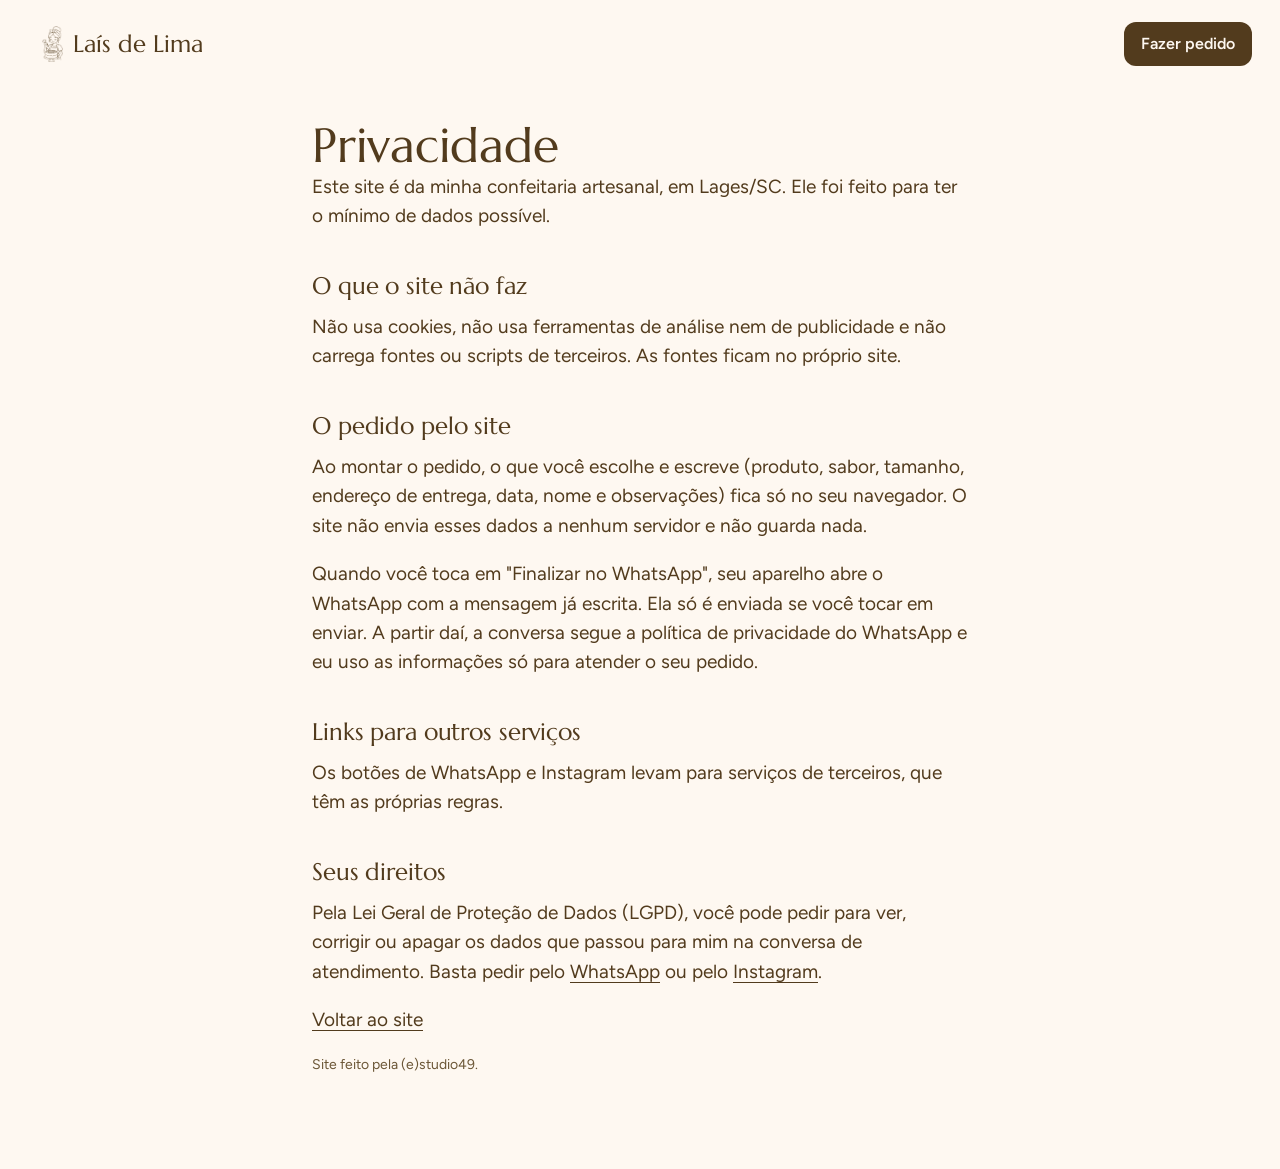
==== privacidade.html @ ef47ac23 "Site da Laís de Lima (demonstração, noindex) Co-Authored-By: Claude Sonnet 5.5 <noreply@anthropic.co" ====
<!doctype html>
<html lang="pt-BR">
<head>
<meta charset="utf-8">
<meta name="robots" content="noindex">
<meta name="viewport" content="width=device-width, initial-scale=1">
<title>Privacidade | Laís de Lima Confeitaria Artesanal</title>
<meta name="description" content="Como o site da Laís de Lima trata dados: sem cookies, sem rastreamento e sem guardar informações do pedido.">
<meta name="theme-color" content="#FEF8F1">
<link rel="canonical" href="https://boloslais.com.br/privacidade.html">
<link rel="icon" href="favicon.ico" sizes="32x32">
<link rel="icon" href="favicon.svg" type="image/svg+xml">
<link rel="stylesheet" href="assets/css/styles.css">
</head>
<body>
<header class="topo pagina-topo">
  <div class="topo__barra">
    <a class="topo__marca" href="index.html"><img src="assets/img/logo-ilustracao.webp" width="195" height="331" alt=""><span>Laís de Lima</span></a>
    <a class="btn btn--verde btn--topo" href="index.html#pedido"><span>Fazer pedido</span></a>
  </div>
</header>
<main class="pagina">
  <h1>Privacidade</h1>
  <p>Este site é da minha confeitaria artesanal, em Lages/SC. Ele foi feito para ter o mínimo de dados possível.</p>

  <h2>O que o site não faz</h2>
  <p>Não usa cookies, não usa ferramentas de análise nem de publicidade e não carrega fontes ou scripts de terceiros. As fontes ficam no próprio site.</p>

  <h2>O pedido pelo site</h2>
  <p>Ao montar o pedido, o que você escolhe e escreve (produto, sabor, tamanho, endereço de entrega, data, nome e observações) fica só no seu navegador. O site não envia esses dados a nenhum servidor e não guarda nada.</p>
  <p>Quando você toca em "Finalizar no WhatsApp", seu aparelho abre o WhatsApp com a mensagem já escrita. Ela só é enviada se você tocar em enviar. A partir daí, a conversa segue a política de privacidade do WhatsApp e eu uso as informações só para atender o seu pedido.</p>

  <h2>Links para outros serviços</h2>
  <p>Os botões de WhatsApp e Instagram levam para serviços de terceiros, que têm as próprias regras.</p>

  <h2>Seus direitos</h2>
  <p>Pela Lei Geral de Proteção de Dados (LGPD), você pode pedir para ver, corrigir ou apagar os dados que passou para mim na conversa de atendimento. Basta pedir pelo <a href="https://wa.me/5549998073537" target="_blank" rel="noopener">WhatsApp</a> ou pelo <a href="https://www.instagram.com/laisdlima_/" target="_blank" rel="noopener">Instagram</a>.</p>

  <p><a href="index.html">Voltar ao site</a></p>
  <p style="font-size:.875rem;color:#6B5636">Site feito pela (e)studio49.</p>
</main>
</body>
</html>
---- assets/css/styles.css ----
/* Laís de Lima: confeitaria artesanal. Mobile first (base = celular; depois 640, 900 e 1200 px).
   Estrutura e movimento inspirados no template de referência; cores e formas são da marca da Laís. */

@font-face{font-family:"Marcellus";font-weight:400;font-style:normal;font-display:swap;src:url("../fonts/marcellus-latin-400-normal.woff2") format("woff2")}
@font-face{font-family:"Figtree";font-weight:400;font-style:normal;font-display:swap;src:url("../fonts/figtree-latin-400-normal.woff2") format("woff2")}
@font-face{font-family:"Figtree";font-weight:600;font-style:normal;font-display:swap;src:url("../fonts/figtree-latin-600-normal.woff2") format("woff2")}

:root{
  /* Cores do logotipo da cliente (creme, verde, marrom) e tons de confeitaria. Nenhum rosa. */
  --creme:#FEF8F1;
  --verde:#CCDBBA;
  --verde-claro:#E6ECD9;
  --tinta:#523B1D;
  --tinta-escura:#3D2B14;
  --manteiga:#F3E3AE;
  --azul:#D5E3EC;
  --caramelo:#C9954F;
  --suave:#6B5636;
  --campo:#FFFDF9;
  --alerta:#F2E9DC;

  --display:"Marcellus","Cormorant Garamond",Georgia,serif;
  --texto:"Figtree",system-ui,-apple-system,"Segoe UI",sans-serif;

  --t-pequeno:.875rem;
  --t-corpo:clamp(1.0625rem,1rem + .25vw,1.1875rem);
  --t-destaque:clamp(1.25rem,1.1rem + .7vw,1.625rem);
  --t-titulo:clamp(2.125rem,1.3rem + 3.6vw,3.875rem);

  --margem:20px;
  --raio:12px;
  --mola:cubic-bezier(.2,.8,.2,1);
}

*,*::before,*::after{box-sizing:border-box}
html{-webkit-text-size-adjust:100%;scroll-behavior:smooth;scroll-padding-top:96px}
body{margin:0;background:var(--creme);color:var(--tinta);font:400 var(--t-corpo)/1.55 var(--texto);-webkit-font-smoothing:antialiased;overflow-x:hidden}
img,svg,canvas{display:block;max-width:100%}
a{color:inherit;text-decoration-thickness:1px;text-underline-offset:.2em}
a:hover{text-decoration-thickness:2px}
h1,h2,h3,h4{font-family:var(--display);font-weight:400;margin:0;line-height:1.08;letter-spacing:-.005em;text-wrap:balance}
p{margin:0 0 1em}
:focus-visible{outline:3px solid currentColor;outline-offset:3px}
.btn:focus-visible,.wa-flutuante:focus-visible,.topo__menu:focus-visible{outline:3px solid var(--tinta);outline-offset:3px;box-shadow:0 0 0 6px var(--creme)}
.plano--escuro .btn:focus-visible,.rodape .btn:focus-visible{outline-color:var(--creme);box-shadow:0 0 0 6px var(--tinta)}
.visualmente-oculto{position:absolute;width:1px;height:1px;overflow:hidden;clip:rect(0 0 0 0);white-space:nowrap}
.pular{position:absolute;left:8px;top:-70px;z-index:100;background:var(--tinta);color:var(--creme);padding:12px 16px;border-radius:8px;transition:top .2s}
.pular:focus{top:8px}
.ico{width:1.35em;height:1.35em;fill:currentColor;flex:none}

/* ---------- Botões ---------- */
.btn{position:relative;display:inline-flex;align-items:center;justify-content:center;gap:10px;min-height:52px;padding:0 22px;border:1.5px solid transparent;border-radius:var(--raio);background:var(--tinta);color:var(--creme);font:600 1rem/1 var(--texto);text-decoration:none;cursor:pointer;white-space:nowrap;transition:transform .3s var(--mola),background-color .25s,color .25s,border-color .25s}
.btn:hover{transform:translateY(-3px)}
.btn:active{transform:translateY(0) scale(.97)}
.btn__ico{width:20px;height:20px;fill:currentColor;flex:none;transition:transform .5s var(--mola)}
.btn:hover .btn__ico{transform:rotate(-18deg) scale(1.12)}
.btn__seta{display:flex;width:20px;height:18px;overflow:hidden;flex:none}
.btn__seta svg{flex:none;width:20px;height:18px;transition:transform .4s var(--mola)}
.btn:hover .btn__seta svg{transform:translateX(-100%)}
.btn--verde{background:var(--verde);color:var(--tinta)}
.btn--verde:hover{background:var(--manteiga)}
.btn--tinta{background:var(--tinta);color:var(--creme)}
.btn--tinta:hover{background:var(--tinta-escura)}
.btn--contorno{background:var(--verde-claro);color:var(--tinta)}
.btn--contorno:hover{background:var(--manteiga)}
.btn--topo{min-height:44px;padding:0 16px}
.btn--wa{width:100%;min-height:58px;font-size:.9375rem}
.aviso{background:var(--verde-claro);padding:14px 16px;border-radius:8px}

/* ---------- Topo ---------- */
.topo{position:fixed;inset:0 0 auto 0;z-index:60;background:var(--creme);color:var(--tinta);transition:background-color .35s}
.topo.is-rolado{background:var(--verde)}
body.menu-aberto .topo{background:var(--creme)}
.topo__barra{max-width:1240px;margin:0 auto;display:flex;align-items:center;gap:14px;padding:8px var(--margem)}
.topo__marca{margin-right:auto;display:inline-flex;align-items:center;gap:10px;min-height:44px;font:400 1.5rem/1 var(--display);text-decoration:none;white-space:nowrap;user-select:none;-webkit-tap-highlight-color:transparent}
.topo__marca img{height:36px;width:auto}
.topo__marca.is-balanco{animation:balanco .7s var(--mola)}
.topo__nav{display:none}
.topo .btn--topo{display:none}
.topo .btn--topo{background:var(--tinta);color:var(--creme)}
.topo .btn--topo:hover{background:var(--tinta-escura)}
.topo__menu{width:44px;height:44px;display:grid;place-items:center;padding:0;background:none;border:0;color:inherit;cursor:pointer}
.barras{position:relative;width:24px;height:16px}
.barras i{position:absolute;left:0;right:0;height:2px;border-radius:2px;background:currentColor;transition:transform .4s var(--mola),opacity .2s}
.barras i:nth-child(1){top:0}.barras i:nth-child(2){top:7px}.barras i:nth-child(3){top:14px}
.topo__menu[aria-expanded="true"] .barras i:nth-child(1){transform:translateY(7px) rotate(45deg)}
.topo__menu[aria-expanded="true"] .barras i:nth-child(2){opacity:0}
.topo__menu[aria-expanded="true"] .barras i:nth-child(3){transform:translateY(-7px) rotate(-45deg)}
.menu-mobile{position:fixed;inset:0;z-index:55;display:flex;flex-direction:column;justify-content:center;gap:2px;padding:96px var(--margem) 40px;background:var(--creme)}
.menu-mobile[hidden]{display:none}
.menu-mobile a{display:flex;align-items:center;min-height:62px;font:400 2.125rem/1 var(--display);text-decoration:none;animation:sobe .6s var(--mola) both}
.menu-mobile a:nth-child(2){animation-delay:.05s}.menu-mobile a:nth-child(3){animation-delay:.1s}.menu-mobile a:nth-child(4){animation-delay:.15s}.menu-mobile a:nth-child(5){animation-delay:.2s}.menu-mobile a:nth-child(6){animation-delay:.25s}

/* ---------- Início: as listras do logotipo ---------- */
.hero{position:relative;min-height:100svh;display:grid;place-items:center;padding:96px 12px 64px;background:var(--creme);overflow:hidden}
.hero::before{content:"";position:absolute;inset:0;background:url("../img/listras-logo.svg") 50% 0/clamp(88px,15vw,200px) 100% repeat-x;transform-origin:50% 0;animation:toldo 1.3s var(--mola) both}
.hero__carta{position:relative;width:min(100%,560px);padding:36px 24px 40px;background:var(--creme);display:flex;flex-direction:column;align-items:center;gap:20px;text-align:center}
.hero__logo{width:min(100%,380px)}
.hero__logo img{width:100%;height:auto}
.hero__sub{max-width:34ch;margin:0;font-size:var(--t-destaque);line-height:1.35}
.hero__nota{margin:0;font-size:1rem;color:var(--suave);max-width:40ch}
.hero__acoes{display:flex;flex-wrap:wrap;justify-content:center;gap:12px}

/* ---------- Faixa rolante ---------- */
.fita{position:relative;overflow:hidden;white-space:nowrap}
.fita__trilho{display:flex;width:max-content;animation:fita var(--dur,40s) linear infinite}
.fita:hover .fita__trilho{animation-play-state:paused}
.fita__lista{display:flex;align-items:center;gap:22px;margin:0;padding:0 22px 0 0;list-style:none}
.fita__lista li{display:flex;align-items:center;gap:12px;font:600 .875rem/1 var(--texto);letter-spacing:.09em;text-transform:uppercase}
/* ---------- Bordas onduladas ---------- */
.borda{position:absolute;left:0;right:0;height:14px;background:var(--cor,var(--creme));-webkit-mask:url("../img/borda-baixo.svg") repeat-x 0 0/48px 14px;mask:url("../img/borda-baixo.svg") repeat-x 0 0/48px 14px;pointer-events:none;z-index:3;animation:borda 9s linear infinite}
.borda--gota{top:0}
.borda--gota-fim{top:calc(100% - 1px)}
.borda--creme{--cor:var(--creme)}
.borda--verde{--cor:var(--verde)}

/* ---------- Cabeças de seção ---------- */
.cabeca{max-width:680px;margin:0 auto 44px;display:flex;flex-direction:column;align-items:center;gap:16px;text-align:center}
.cabeca h2,.porque h2,.sobre h2,.final h2{font-size:clamp(2.125rem,1.4rem + 3vw,3.5rem)}
.cabeca__sub{max-width:52ch;margin:0}
.cabeca--estreita{margin-bottom:12px}

/* ---------- Por que a Laís: notas empilhadas ---------- */
.porque{position:relative;padding:88px var(--margem) 72px;background:var(--creme);overflow:clip}
.porque__miolo{position:relative;max-width:1200px;margin:0 auto;display:flex;flex-direction:column;align-items:center;gap:56px}
.porque__pilha{width:100%;display:flex;flex-direction:column;align-items:center;gap:36px;--nota-top:200px}
.porque__cabeca{position:sticky;top:84px;z-index:10;display:flex;flex-direction:column;align-items:center;gap:14px;max-width:748px;text-align:center;padding-bottom:8px;background:var(--creme)}
.notas{display:flex;flex-direction:column;align-items:center;gap:36px;width:100%}
.nota{position:sticky;top:var(--nota-top);z-index:2;width:min(100%,300px);min-height:236px;padding:0 24px;display:grid;place-items:center;text-align:center;border-radius:8px;transform:rotate(var(--r,0deg));transition:transform .6s var(--mola)}
.nota p{margin:0;font:400 1.375rem/1.25 var(--display)}
.nota--1{--r:4deg;background:var(--verde);z-index:2}
.nota--2{--r:-3deg;background:var(--manteiga);z-index:3}
.nota--3{--r:2.5deg;background:var(--azul);z-index:4}
.nota--4{--r:-2deg;background:var(--tinta);color:var(--creme);z-index:5}
.nota:hover{transform:rotate(0deg) scale(1.03)}
.porque__fim{position:relative;z-index:6;display:flex;flex-direction:column;align-items:center;gap:16px;max-width:430px;text-align:center;background:var(--creme);padding:8px 0}
.porque__fim h3{font-size:clamp(1.625rem,1.3rem + 1.4vw,2.25rem)}
.porque__fim p{margin:0}

/* ---------- Cardápio ---------- */
.cardapio{padding:88px var(--margem) 96px;background:var(--creme)}
.grupo-cardapio{max-width:1240px;margin:0 auto 64px}
.grupo-cardapio:last-of-type{margin-bottom:0}
.grupo-cardapio > h3{margin:0 0 28px;text-align:center;font-size:clamp(1.75rem,1.4rem + 1.4vw,2.5rem)}
.grade-cards{display:grid;grid-template-columns:repeat(auto-fit,minmax(min(100%,250px),290px));justify-content:center;gap:44px 24px}
.cprod{perspective:900px}
.cprod__link{display:flex;flex-direction:column;gap:16px;text-decoration:none;color:inherit}
.cprod__arte{--bg:var(--verde);--a:var(--creme);--b:var(--manteiga);--c:var(--azul);--d:var(--tinta);position:relative;aspect-ratio:4/5;display:grid;place-items:center;border-radius:8px;overflow:hidden;background:var(--bg);transform:rotateX(var(--rx,0deg)) rotateY(var(--ry,0deg));transition:transform .5s var(--mola);will-change:transform}
.cprod__arte::before{content:"";position:absolute;inset:0;background-size:var(--tx,64px);opacity:.9}
.cprod__arte svg{position:relative;width:82%;height:auto;transition:transform .9s var(--mola)}
.cprod__arte img{position:absolute;inset:0;width:100%;height:100%;object-fit:cover}
.cprod:hover .cprod__arte svg{transform:rotate(7deg) scale(1.06)}
.arte--matilda{--bg:var(--manteiga);--a:var(--creme);--b:var(--verde);--c:var(--azul)}
.arte--matilda::before{background-image:url("../img/tx-bolinhas.svg")}
.arte--doce-de-leite-nozes{--bg:var(--verde);--a:var(--creme);--c:var(--manteiga)}
.arte--doce-de-leite-nozes::before{background-image:url("../img/tx-ondas.svg");--tx:96px}
.arte--cha-da-tarde{--bg:var(--azul);--a:var(--creme);--b:var(--verde);--c:var(--manteiga)}
.arte--cha-da-tarde::before{background-image:url("../img/tx-escamas.svg");--tx:60px}
.arte--slice{--bg:var(--verde);--a:var(--creme);--b:var(--manteiga);--c:var(--azul)}
.arte--slice::before{background-image:url("../img/tx-xadrez.svg");--tx:64px}
.arte--red-velvet{--bg:var(--verde);--a:var(--creme);--b:var(--caramelo);--c:var(--manteiga)}
.arte--red-velvet::before{background-image:url("../img/tx-bolinhas.svg")}
.arte--limao{--bg:var(--manteiga);--a:var(--creme);--b:var(--verde);--c:var(--azul)}
.arte--limao::before{background-image:url("../img/tx-escamas.svg");--tx:60px}
.arte--banoffe{--bg:var(--azul);--a:var(--creme);--b:var(--manteiga);--c:var(--caramelo)}
.arte--banoffe::before{background-image:url("../img/tx-ondas.svg");--tx:96px}
.arte--bolo{--bg:var(--manteiga);--a:var(--creme);--b:var(--verde);--c:var(--azul)}
.arte--bolo::before{background-image:url("../img/tx-granulado.svg");--tx:160px}
.arte--torta{--bg:var(--azul);--a:var(--creme);--b:var(--manteiga);--c:var(--verde)}
.arte--torta::before{background-image:url("../img/tx-bolinhas.svg")}
.cprod__foto{position:absolute;left:12px;top:12px;padding:6px 10px;border-radius:99px;background:var(--creme);font:600 .8125rem/1 var(--texto);letter-spacing:.04em}
.cprod__txt h4{font-size:clamp(1.5rem,1.3rem + .8vw,1.875rem)}
.cprod__cat{margin:6px 0 0;font:600 1.0625rem/1.3 var(--texto);color:var(--tinta)}
.cprod__desc{margin:10px 0 0;font-size:1rem;line-height:1.5}
.cprod__desc--vazio{display:none}
.grupo-cardapio__nota{max-width:52ch;margin:-12px auto 28px;text-align:center}
.cprod__pedir{display:inline-block;margin-top:12px;font:600 1rem/1.2 var(--texto);text-decoration:underline;text-underline-offset:.25em;text-decoration-thickness:2px;text-decoration-color:var(--verde);transition:text-decoration-color .3s,transform .4s var(--mola)}
.cprod:hover .cprod__pedir,.cprod__link:focus-visible .cprod__pedir{text-decoration-color:var(--tinta);transform:translateX(4px)}

/* ---------- Sobre ---------- */
.sobre{position:relative;z-index:2;background:var(--verde);padding:108px var(--margem) 120px}
.sobre__miolo{max-width:1100px;margin:0 auto;display:grid;grid-template-columns:minmax(0,1fr);gap:56px;align-items:center}
.moldura{--rot:-2deg;margin:0 auto;width:min(100%,440px);padding:22px;border-radius:16px;background:var(--manteiga);transform:rotate(var(--rot))}
.moldura__cartao{position:relative;display:grid;place-items:center;aspect-ratio:1/1.12;border-radius:8px;background:var(--creme);padding:20px}
.moldura__cartao img{width:88%;height:auto}
.moldura figcaption{margin-top:14px;text-align:center;font:400 1.125rem/1.2 var(--display)}
.vela{position:absolute;top:6px;right:10px;width:46px;height:92px;padding:0;background:none;border:0;cursor:pointer;-webkit-tap-highlight-color:transparent}
.vela svg{width:100%;height:100%;overflow:visible;transition:transform .4s var(--mola)}
.vela:hover svg{transform:rotate(6deg)}
.vela__chama{fill:var(--caramelo);transform-origin:50% 100%;transform-box:fill-box;animation:chama 1.1s ease-in-out infinite alternate;transition:opacity .25s,transform .25s}
.vela__fumaca{opacity:0}
.vela[aria-pressed="false"] .vela__chama{opacity:0;transform:scale(.2);animation:none}
.vela[aria-pressed="false"] .vela__fumaca{animation:fumaca 1.8s ease-out}
.sobre__texto{display:flex;flex-direction:column;align-items:flex-start;gap:16px}
.sobre__texto p{margin:0 0 .8em}
.sobre__texto > div{max-width:52ch}

/* ---------- Ingredientes ---------- */
.ingredientes{position:relative;z-index:1;padding:72px 0 56px;background:var(--creme);display:flex;flex-direction:column;align-items:center;gap:26px;overflow:hidden}
.fita--clara{width:100%;color:var(--tinta)}
.fita__lista--grande{gap:56px;padding-right:56px}
.fita__lista--grande li{gap:14px;font:400 clamp(1.625rem,1.2rem + 2vw,2.5rem)/1 var(--display);letter-spacing:0;text-transform:none}
.fita__lista--grande li svg{width:1.05em;height:1.05em;fill:var(--tinta);--furo:var(--creme)}
.fita__lista--grande li:nth-child(3n+2) svg{fill:var(--caramelo)}

/* ---------- Como funciona e preços ---------- */
.precos{position:relative;padding:64px var(--margem) 96px;background:var(--creme)}
.palavras{position:relative;max-width:1000px;margin:20px auto 56px;display:flex;flex-wrap:wrap;justify-content:center;gap:4px 26px}
.palavras a{display:inline-flex;align-items:center;gap:12px;font:400 clamp(2.25rem,1.1rem + 5vw,4.5rem)/1.15 var(--display);text-decoration:none;position:relative;z-index:2}
.palavras a svg{width:.62em;height:.62em;fill:var(--cor);transition:transform .8s var(--mola)}
.palavras a:hover svg,.palavras a:focus-visible svg{transform:rotate(180deg) scale(1.2)}
.palavras__blob{position:absolute;left:0;top:0;width:150px;height:188px;margin:-94px 0 0 -75px;border-radius:12px;pointer-events:none;z-index:1;opacity:0;transform:translate3d(var(--x,0),var(--y,0),0) rotate(-7deg) scale(.4);transition:opacity .25s,transform .35s var(--mola);display:none;overflow:hidden;background:var(--verde);--a:var(--creme);--b:var(--manteiga);--c:var(--azul);--d:var(--tinta)}
.palavras__blob.is-on{opacity:1;transform:translate3d(var(--x,0),var(--y,0),0) rotate(-7deg) scale(1)}
.palavras__blob svg{width:100%;height:100%;padding:8px}
@media (hover:hover) and (min-width:900px){.palavras__blob{display:block}}
.planos{max-width:1200px;margin:0 auto;display:grid;grid-template-columns:minmax(0,1fr);gap:24px;align-items:stretch}
.plano{display:flex;flex-direction:column;gap:24px;padding:32px 24px;border-radius:16px;background:var(--verde-claro)}
.plano--escuro{background:var(--tinta);color:var(--creme)}
.plano--manteiga{background:var(--manteiga)}
.plano__topo{display:flex;flex-direction:column;align-items:flex-start;gap:14px}
.plano__tag{margin:0;font:600 1rem/1.2 var(--texto);color:var(--suave)}
.plano--escuro .plano__tag{color:var(--verde)}
.plano h3{font-size:clamp(2rem,1.5rem + 2vw,2.625rem)}
.plano__nota{margin:0;padding:8px 12px;border-radius:8px;font:600 .9375rem/1.3 var(--texto);color:var(--tinta)}
.nota-manteiga{background:var(--manteiga)}
.nota-verde{background:var(--verde)}
.plano__preco{display:flex;align-items:flex-end;gap:10px;flex-wrap:wrap;margin:0}
.plano__preco b{font:400 clamp(2rem,1.5rem + 2vw,2.75rem)/1 var(--display)}
.plano__preco span{padding-bottom:4px;font-size:1rem}
.plano__preco--menor b{font-size:clamp(1.5rem,1.2rem + 1.4vw,2rem)}
.plano__bloco{display:flex;flex-direction:column;gap:10px}
.plano__bloco p{margin:0}
.plano__lista{list-style:none;margin:0;padding:0;display:grid;gap:8px}
.plano__lista li{position:relative;padding-left:22px}
.plano__lista li::before{content:"";position:absolute;left:0;top:.5em;width:8px;height:8px;border-radius:50%;background:currentColor}
.plano .btn{margin-top:auto;width:100%}

/* ---------- Tamanhos ---------- */
.tamanhos{padding:48px var(--margem) 104px;background:var(--creme)}
.discos-fig{margin:0 auto 20px;max-width:620px;padding:36px 16px 18px;background:var(--verde);border-radius:16px;transform:rotate(var(--rot,0deg))}
.discos{display:flex;align-items:flex-end;justify-content:center;gap:4%}
.disco{position:relative;width:calc(var(--d) * 1.5%);aspect-ratio:1;padding:0;border:0;border-radius:50%;background:var(--creme);color:var(--tinta);cursor:pointer;display:grid;place-items:center;font:400 clamp(.8125rem,3.4vw,1.125rem)/1 var(--display);transition:transform .5s var(--mola),background-color .3s}
.disco:hover{transform:scale(1.05) rotate(-3deg)}
.disco[aria-pressed="true"]{background:var(--manteiga)}
.disco__corte{position:absolute;inset:0;width:100%;height:100%}
.disco__corte line{stroke:var(--tinta);stroke-width:1.6;stroke-linecap:round;stroke-dasharray:1;stroke-dashoffset:1;transition:stroke-dashoffset .45s var(--mola);transition-delay:calc(var(--k) * 18ms)}
.disco.is-cortado .disco__corte line{stroke-dashoffset:0}
.disco__nome{position:relative;transition:opacity .3s}
.disco.is-cortado .disco__nome{opacity:0}
.discos-fig figcaption{text-align:center;font-size:var(--t-pequeno);margin-top:16px;min-height:1.5em}
.tabela{display:grid;gap:8px;max-width:720px;margin-inline:auto}
.linha-tam{display:grid;grid-template-columns:1fr auto;gap:2px 16px;padding:16px 20px;background:var(--verde-claro);border-radius:8px;align-items:baseline;transition:transform .4s var(--mola),background-color .3s}
.linha-tam:hover{transform:translateX(6px);background:var(--manteiga)}
.linha-tam__tam{font:400 var(--t-destaque)/1.1 var(--display)}
.linha-tam__valor{font-weight:600;text-align:right}
.linha-tam__info{grid-column:1/-1;font-size:1rem}

/* ---------- Pedido ---------- */
.pedido{position:relative;z-index:1;padding:104px var(--margem) 104px;background:var(--verde-claro)}
.pedido__miolo{max-width:640px;margin:0 auto}
.form{display:grid;gap:26px;margin:0 auto;padding:28px 18px;background:var(--creme);border-radius:16px;text-align:left}
.grupo{border:0;margin:0;padding:0;min-width:0}
.grupo legend,.campo label{display:block;font-weight:600;margin-bottom:10px;padding:0}
.opcional{font-weight:400;color:var(--suave)}
.opcoes{display:grid;gap:8px}
.opcoes--3{grid-template-columns:minmax(0,1fr)}
.opcoes--2{grid-template-columns:repeat(2,minmax(0,1fr))}
.opc{position:relative;display:block}
.opc input{position:absolute;opacity:0;inset:0;width:100%;height:100%;margin:0;cursor:pointer}
.caixa{display:flex;flex-direction:column;justify-content:center;gap:2px;min-height:60px;padding:10px 16px;background:var(--campo);border:2px solid var(--tinta);border-radius:8px;transition:background-color .2s,color .2s,transform .2s var(--mola)}
.caixa b{font-weight:600}
.caixa small{font-size:var(--t-pequeno);color:var(--suave)}
.opc:hover .caixa{background:var(--verde-claro);transform:translateY(-2px)}
.opc input:checked + .caixa{background:var(--tinta);color:var(--creme)}
.opc input:checked + .caixa small{color:var(--verde)}
.opc input:active + .caixa{transform:scale(.98)}
.opc input:focus-visible + .caixa{outline:3px solid var(--tinta);outline-offset:3px}
.campo input,.campo select,.campo textarea{display:block;width:100%;min-height:54px;padding:12px 14px;background:var(--campo);border:2px solid var(--tinta);border-radius:8px;color:var(--tinta);font:400 1rem/1.4 var(--texto);appearance:none;-webkit-appearance:none}
.campo select{padding-right:44px;background-image:url("data:image/svg+xml,%3Csvg xmlns='http://www.w3.org/2000/svg' width='16' height='10' viewBox='0 0 16 10'%3E%3Cpath d='M1 1l7 7 7-7' fill='none' stroke='%23523B1D' stroke-width='2'/%3E%3C/svg%3E");background-repeat:no-repeat;background-position:right 16px center}
.campo textarea{resize:vertical}
.campo input:focus,.campo select:focus,.campo textarea:focus{background:var(--verde-claro);outline:3px solid var(--tinta);outline-offset:2px}
.campo [aria-invalid="true"]{background:var(--alerta);border-width:3px}
.dica{font-size:var(--t-pequeno);color:var(--suave);margin:8px 0 0;max-width:46ch}
.dica--fim{text-align:center;margin:0 auto}
.qtd{display:flex;gap:8px;max-width:220px}
.qtd input{text-align:center;min-width:0}
.qtd__b{flex:0 0 54px;min-height:54px;background:var(--campo);border:2px solid var(--tinta);border-radius:8px;color:var(--tinta);font:600 1.5rem/1 var(--texto);cursor:pointer;transition:transform .2s var(--mola),background-color .2s}
.qtd__b:hover{background:var(--verde-claro)}
.qtd__b:active{transform:scale(.94)}
.estimativa{margin:0;padding:16px 18px;background:var(--verde);border-radius:8px;font-weight:600}
.resumo-form{background:var(--verde-claro);padding:18px;border-radius:8px}
.face__titulo{font:400 var(--t-destaque)/1.1 var(--display);margin:0 0 .6em}
.erros{margin:0;padding:14px 16px;background:var(--alerta);border-left:6px solid var(--tinta);border-radius:0 8px 8px 0;font-weight:600}
.erros[hidden]{display:none}
.resumo{margin:0;display:grid;gap:8px;width:100%}
.resumo div{display:flex;justify-content:space-between;gap:16px;align-items:baseline}
.resumo dt{color:var(--suave);font-size:var(--t-pequeno)}
.resumo dd{margin:0;font-weight:600;text-align:right}
.resumo--vazio{margin:0;color:var(--suave)}

/* ---------- Depoimentos ---------- */
.depoimentos{padding:96px var(--margem) 112px;background:var(--creme)}
.dep-lista{max-width:1000px;margin:0 auto;display:grid;grid-template-columns:minmax(0,1fr);gap:28px;justify-items:center}
.dep{--rot:-1.5deg;width:min(100%,480px);padding:18px;border-radius:12px;background:var(--verde);transform:rotate(var(--rot))}
.dep--manteiga{background:var(--manteiga);--rot:1.5deg}
.dep--azul{background:var(--azul);--rot:-1deg}
.dep__miolo{padding:34px 24px;border-radius:8px;background:var(--creme);text-align:center;display:flex;flex-direction:column;align-items:center;gap:14px}
.dep__ico{width:34px;height:34px;fill:var(--manteiga)}
.dep h3{font-size:clamp(1.5rem,1.2rem + 1.2vw,2rem)}
.dep__miolo p{margin:0}
.dep__texto{font:400 1.25rem/1.4 var(--display)}
.dep__print{max-width:100%;height:auto;border-radius:8px}
.dep__quem{margin:14px 0 0;text-align:center;font:600 .9375rem/1.3 var(--texto);color:var(--tinta)}

/* ---------- Perguntas ---------- */
.perguntas{position:relative;z-index:1;padding:112px var(--margem) 104px;background:var(--manteiga)}
.perguntas__miolo{max-width:1100px;margin:0 auto}
.faq{display:block}
.faq__item{margin:0 0 12px;border-radius:16px;background:var(--creme);break-inside:avoid;overflow:hidden;transform:rotate(var(--rot,0deg))}
.faq__q{width:100%;min-height:68px;display:flex;align-items:center;justify-content:space-between;gap:16px;padding:16px 20px;background:none;border:0;color:var(--tinta);font:600 1rem/1.3 var(--texto);text-align:left;cursor:pointer}
.faq__q svg{width:22px;height:22px;flex:none;transition:transform .5s var(--mola)}
.faq__item.is-aberto .faq__q svg{transform:rotate(135deg)}
.faq__r{display:grid;grid-template-rows:1fr;transition:grid-template-rows .5s var(--mola)}
.faq__r > div{overflow:hidden}
.js .faq__item:not(.is-aberto) .faq__r{grid-template-rows:0fr}
.faq__r p{margin:0;padding:0 20px 20px}

/* ---------- Chamada final ---------- */
.final{position:relative;padding:96px var(--margem) 0;background:var(--creme);text-align:center;overflow:hidden}
.final__miolo{max-width:760px;margin:0 auto;display:flex;flex-direction:column;align-items:center;gap:18px}
.final__acoes{display:flex;flex-wrap:wrap;justify-content:center;gap:12px;margin-top:10px}
.azulejos{max-width:1440px;margin:72px auto 0;display:grid;grid-template-columns:repeat(3,minmax(0,1fr));gap:12px;perspective:900px}
.azulejo{position:relative;aspect-ratio:3/4;border-radius:8px 8px 0 0;overflow:hidden;transform:rotateX(var(--rx,0deg)) rotateY(var(--ry,0deg));transition:transform .5s var(--mola)}
.azulejo::after{content:"";position:absolute;left:50%;top:50%;width:46%;aspect-ratio:1;translate:-50% -50%;background:var(--creme)}
.azulejo--1{background:var(--verde) url("../img/tx-granulado.svg") 0 0/160px}
.azulejo--1::after{border-radius:50%}
.azulejo--2{background:var(--manteiga) url("../img/tx-xadrez.svg") 0 0/64px}
.azulejo--2::after{width:40%;aspect-ratio:1/1.4;border-radius:99px 99px 8px 8px}
.azulejo--3{background:var(--azul) url("../img/tx-bolinhas.svg") 0 0/44px}
.azulejo--3::after{width:54%;aspect-ratio:2/1;border-radius:99px}
.azulejo--4{background:var(--verde-claro) url("../img/tx-ondas.svg") 0 0/96px}
.azulejo--4::after{width:38%;border-radius:8px;rotate:12deg}
.azulejo--5{background:var(--verde) url("../img/tx-escamas.svg") 0 0/60px}
.azulejo--5::after{border-radius:50%;border:10px solid var(--tinta);background:var(--creme)}
.azulejo--4,.azulejo--5{display:none}

/* ---------- Rodapé ---------- */
.rodape{background:var(--tinta-escura);color:var(--creme)}
.rodape .rodape__miolo{max-width:1440px;margin:0 auto;padding:56px var(--margem) 40px;display:flex;flex-direction:column;gap:44px}
.gigante{margin:0;text-align:center;white-space:nowrap;font:400 clamp(3.1rem,15.4vw,13.5rem)/1 var(--display);color:var(--verde);user-select:none;overflow:hidden;padding-bottom:.06em}
.gigante i{display:inline-block;font-style:normal;cursor:default;transform-origin:50% 100%}
.gigante i.is-gel{animation:geleia .9s var(--mola)}
.rodape__cols{display:grid;grid-template-columns:minmax(0,1fr);gap:32px}
.rodape__col{display:flex;flex-direction:column;gap:6px}
.rodape__titulo{margin:0 0 6px;font:600 1rem/1.2 var(--texto);color:var(--verde)}
.rodape__col a,.rodape__col span{display:inline-flex;align-items:center;min-height:36px;color:var(--creme);text-decoration:none}
.rodape__col a:hover{text-decoration:underline}
.rodape__frase{margin:0;max-width:34ch;font:400 1.375rem/1.25 var(--display)}
.rodape__fim{display:flex;flex-wrap:wrap;justify-content:space-between;gap:6px 20px;padding:14px var(--margem);background:var(--verde);color:var(--tinta);font-size:.9375rem}
.rodape__fim p{margin:0}
.rodape__fim a{display:inline-flex;align-items:center;min-height:32px}

/* ---------- WhatsApp flutuante e aviso ---------- */
.wa-flutuante{position:fixed;right:16px;bottom:16px;z-index:50;display:inline-flex;align-items:center;gap:8px;min-height:52px;padding:0 20px 0 16px;border:2px solid var(--creme);border-radius:99px;background:var(--tinta);color:var(--creme);font:600 .9375rem/1 var(--texto);text-decoration:none;transition:transform .35s var(--mola),opacity .25s}
.wa-flutuante:hover{transform:translateY(-3px) rotate(-2deg)}
.wa-flutuante.is-oculto,.wa-flutuante.is-hero{opacity:0;pointer-events:none;visibility:hidden;transform:translateY(12px);transition:transform .25s ease,opacity .25s ease,visibility 0s linear .25s}
.aviso-toast{position:fixed;left:50%;bottom:84px;z-index:70;max-width:min(92vw,420px);padding:12px 18px;border-radius:12px;background:var(--tinta);color:var(--creme);font-weight:600;text-align:center;opacity:0;pointer-events:none;translate:-50% 14px;transition:opacity .3s,translate .4s var(--mola)}
.aviso-toast.is-on{opacity:1;translate:-50% 0}

/* ---------- Privacidade ---------- */
.pagina{padding:120px var(--margem) 80px;max-width:720px;margin:0 auto}
.pagina h1{font-size:clamp(2rem,1.5rem + 2.5vw,3rem)}
.pagina h2{font-size:1.5rem;margin:1.8em 0 .5em}
.pagina-topo .btn--topo{display:inline-flex;background:var(--tinta);color:var(--creme)}
.pagina-topo .topo__marca{margin-right:auto}

/* ---------- Chuva de formas e confete ---------- */
.chuva{position:fixed;inset:0;z-index:80;pointer-events:none;overflow:hidden}
.chuva svg{position:absolute;top:-80px;width:var(--s,40px);height:var(--s,40px);fill:var(--cor);animation:cai var(--t,4s) linear var(--atraso,0s) forwards}
.confete{position:fixed;inset:0;z-index:80;width:100%;height:100%;pointer-events:none}

/* ---------- Movimento ---------- */
@keyframes toldo{from{transform:scaleY(.02)}to{transform:none}}
@keyframes sobe{from{opacity:0;transform:translateY(26px)}to{opacity:1;transform:none}}
@keyframes gira{to{transform:rotate(360deg)}}
@keyframes flutua{0%,100%{transform:translateY(0)}50%{transform:translateY(-6px)}}
@keyframes fita{to{transform:translateX(-50%)}}
@keyframes borda{to{-webkit-mask-position:48px 0;mask-position:48px 0}}
@keyframes chama{from{transform:scale(1,1) rotate(-3deg)}to{transform:scale(.88,1.1) rotate(3deg)}}
@keyframes fumaca{0%{opacity:.9;transform:translateY(0)}100%{opacity:0;transform:translateY(-26px)}}
@keyframes balanco{0%,100%{transform:rotate(0)}25%{transform:rotate(-6deg) scale(1.06)}60%{transform:rotate(5deg)}}
@keyframes geleia{0%{transform:scale(1,1)}20%{transform:scale(1.25,.7)}45%{transform:scale(.85,1.2)}70%{transform:scale(1.08,.94)}100%{transform:scale(1,1)}}
@keyframes cai{to{transform:translate3d(var(--dx,0),110vh,0) rotate(var(--giro,360deg))}}
@keyframes surge{0%{transform:scale(0) rotate(-45deg);opacity:0}100%{transform:scale(1) rotate(0);opacity:1}}

.js [data-entrada]{opacity:0;animation:sobe .9s var(--mola) forwards;animation-delay:calc(var(--d,0) * .13s + .15s)}
.js [data-rv]{opacity:0;transform:translateY(34px) rotate(var(--rot,0deg));transition:opacity .8s ease,transform .95s var(--mola);transition-delay:var(--d,0s)}
.js [data-rv="escala"]{transform:scale(.86) rotate(var(--rot,0deg))}
.js [data-rv].is-in{opacity:1;transform:rotate(var(--rot,0deg))}
.js [data-palavras] .pal{display:inline-block;overflow:hidden;vertical-align:bottom;padding-bottom:.14em;margin-bottom:-.14em}
.js [data-palavras] .pal > span{display:inline-block;transform:translateY(112%);transition:transform 1s var(--mola);transition-delay:calc(var(--w) * 70ms)}
.js [data-palavras].is-in .pal > span{transform:none}

@media (prefers-reduced-motion:reduce){
  html{scroll-behavior:auto}
  *,*::before,*::after{animation:none !important;transition-duration:.01ms !important;transition-delay:0s !important}
  .js [data-entrada],.js [data-rv],.js [data-palavras] .pal > span{opacity:1;transform:rotate(var(--rot,0deg))}
  .js [data-palavras] .pal > span{transform:none}
  .fita__trilho{transform:none}
}

/* ---------- Tablet ---------- */
@media (min-width:600px){
  :root{--margem:32px}
  .topo .btn--topo{display:inline-flex}
  .opcoes--3{grid-template-columns:repeat(3,minmax(0,1fr))}
  .azulejos{grid-template-columns:repeat(4,minmax(0,1fr))}
  .azulejo--4{display:block}
  .linha-tam{grid-template-columns:auto 1fr auto}
  .linha-tam__info{grid-column:auto}
  .form{padding:36px 30px}
  .rodape__cols{grid-template-columns:repeat(2,minmax(0,1fr))}
  .porque__pilha{--nota-top:180px}
}

/* ---------- Desktop ---------- */
@media (min-width:900px){
  .topo{padding-top:14px}
  .topo__barra{padding:8px 8px 8px 22px}
  .topo__nav{display:flex;gap:4px;margin-inline:auto}
  .topo__nav a{display:inline-flex;align-items:center;min-height:44px;padding:0 14px;border-radius:8px;font:600 1rem/1 var(--texto);text-decoration:none;transition:background-color .25s}
  .topo__nav a:hover{background:var(--verde-claro)}
  .topo.is-rolado .topo__nav a:hover{background:var(--creme)}
  .topo__marca{margin-right:0}
  .topo__menu{display:none}
  .menu-mobile{display:none !important}
  .hero{padding:110px 32px 72px}
  .hero__carta{padding:48px 40px 52px}
  .porque__pilha{--nota-top:200px}
  .porque__cabeca{top:96px}
  .sobre__miolo{grid-template-columns:minmax(0,1fr) minmax(0,1fr);gap:88px}
  .moldura{margin:0}
  .planos{grid-template-columns:repeat(3,minmax(0,1fr))}
  .plano{padding:32px 26px}
  .faq{columns:2;column-gap:16px}
  .dep-lista{grid-template-columns:minmax(0,1fr)}
  .azulejos{grid-template-columns:repeat(5,minmax(0,1fr))}
  .azulejo--5{display:block}
  .wa-flutuante{right:24px;bottom:24px;padding:0;width:56px;height:56px;justify-content:center}
  .wa-flutuante span{position:absolute;width:1px;height:1px;overflow:hidden;clip:rect(0 0 0 0)}
  .rodape__cols{grid-template-columns:minmax(0,1fr) minmax(0,1.3fr) minmax(0,1fr);align-items:start}
  .rodape__cols .rodape__frase{text-align:center;margin-inline:auto}
  .rodape__cols .rodape__col:last-child{align-items:flex-end;text-align:right}
}

@media (min-width:1200px){
  .rodape__miolo{padding-inline:32px}
  .rodape__fim{padding-inline:32px}
}
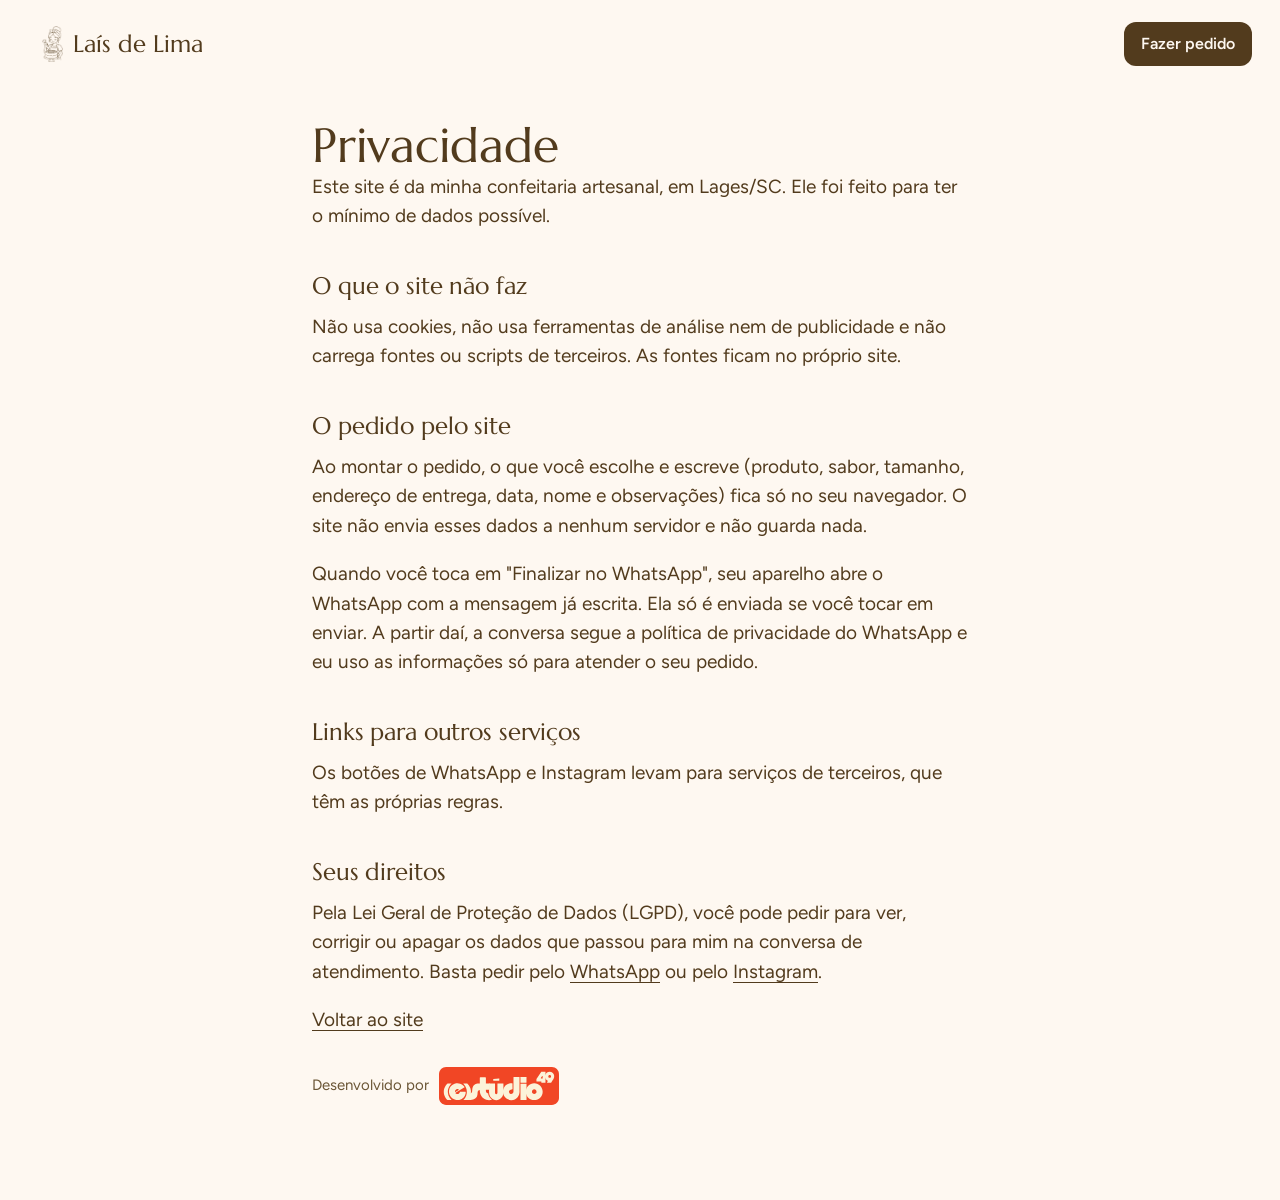
==== commit 7e6caa82: "Assinatura (e)studio49 no rodapé Co-Authored-By: Claude Sonnet 5.5 <noreply@anthropic.com> Claude-Se" ====
--- a/privacidade.html
+++ b/privacidade.html
@@ -37,7 +37,7 @@
   <p>Pela Lei Geral de Proteção de Dados (LGPD), você pode pedir para ver, corrigir ou apagar os dados que passou para mim na conversa de atendimento. Basta pedir pelo <a href="https://wa.me/5549998073537" target="_blank" rel="noopener">WhatsApp</a> ou pelo <a href="https://www.instagram.com/laisdlima_/" target="_blank" rel="noopener">Instagram</a>.</p>
 
   <p><a href="index.html">Voltar ao site</a></p>
-  <p style="font-size:.875rem;color:#6B5636">Site feito pela (e)studio49.</p>
+  <p class="assinatura-e49">Desenvolvido por <img src="assets/img/e49-assinatura-brasa.svg" width="120" height="38" alt="(e)studio49"></p>
 </main>
 </body>
 </html>
--- a/assets/css/styles.css
+++ b/assets/css/styles.css
@@ -145,9 +145,9 @@
 .grade-cards{display:grid;grid-template-columns:repeat(auto-fit,minmax(min(100%,250px),290px));justify-content:center;gap:44px 24px}
 .cprod{perspective:900px}
 .cprod__link{display:flex;flex-direction:column;gap:16px;text-decoration:none;color:inherit}
-.cprod__arte{--bg:var(--verde);--a:var(--creme);--b:var(--manteiga);--c:var(--azul);--d:var(--tinta);position:relative;aspect-ratio:4/5;display:grid;place-items:center;border-radius:8px;overflow:hidden;background:var(--bg);transform:rotateX(var(--rx,0deg)) rotateY(var(--ry,0deg));transition:transform .5s var(--mola);will-change:transform}
+.cprod__arte{--bg:var(--verde);--a:var(--creme);--b:var(--manteiga);--c:var(--azul);--d:var(--tinta);position:relative;aspect-ratio:1/1;display:grid;place-items:center;border-radius:8px;overflow:hidden;background:var(--bg);transform:rotateX(var(--rx,0deg)) rotateY(var(--ry,0deg));transition:transform .5s var(--mola);will-change:transform}
 .cprod__arte::before{content:"";position:absolute;inset:0;background-size:var(--tx,64px);opacity:.9}
-.cprod__arte svg{position:relative;width:82%;height:auto;transition:transform .9s var(--mola)}
+.cprod__arte svg{position:relative;height:86%;width:auto;transition:transform .9s var(--mola)}
 .cprod__arte img{position:absolute;inset:0;width:100%;height:100%;object-fit:cover}
 .cprod:hover .cprod__arte svg{transform:rotate(7deg) scale(1.06)}
 .arte--matilda{--bg:var(--manteiga);--a:var(--creme);--b:var(--verde);--c:var(--azul)}
@@ -358,6 +358,9 @@
 .rodape__frase{margin:0;max-width:34ch;font:400 1.375rem/1.25 var(--display)}
 .rodape__fim{display:flex;flex-wrap:wrap;justify-content:space-between;gap:6px 20px;padding:14px var(--margem);background:var(--verde);color:var(--tinta);font-size:.9375rem}
 .rodape__fim p{margin:0}
+.assinatura-e49{display:flex;align-items:center;gap:10px;font-size:.9375rem}
+.assinatura-e49 img{width:120px;height:auto;flex:none}
+.pagina .assinatura-e49{margin-top:2rem;color:var(--suave)}
 .rodape__fim a{display:inline-flex;align-items:center;min-height:32px}
 
 /* ---------- WhatsApp flutuante e aviso ---------- */
